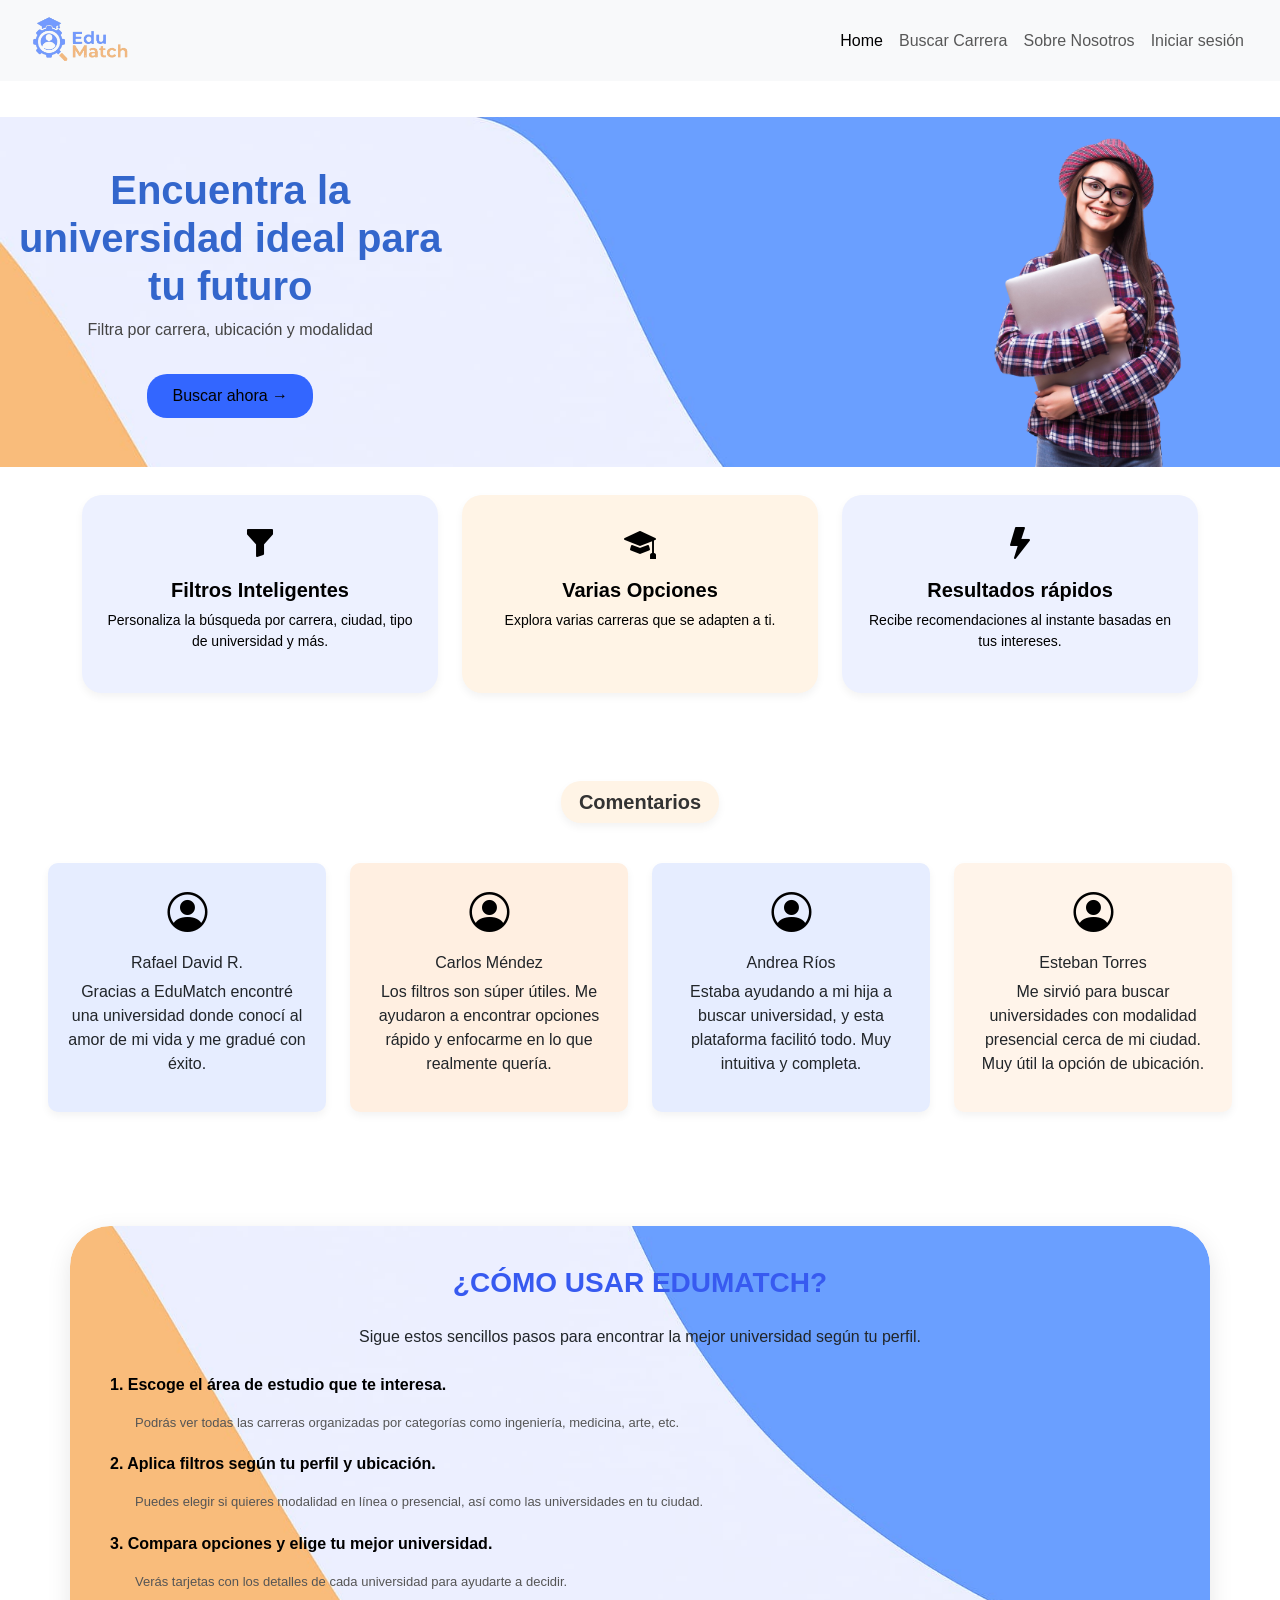
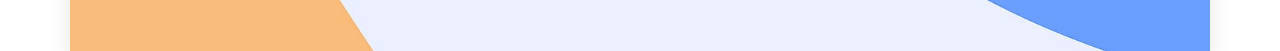
==== index.html @ 985af5d9 "first commit" ====
<!DOCTYPE html>
<html lang="en">
<head>
  <meta charset="UTF-8" />
  <meta name="viewport" content="width=device-width, initial-scale=1.0"/>
  <title>HomePage</title>
  <link rel="stylesheet" href="https://cdn.jsdelivr.net/npm/bootstrap-icons@1.10.5/font/bootstrap-icons.css" />
  <link
    href="https://cdn.jsdelivr.net/npm/bootstrap@5.3.6/dist/css/bootstrap.min.css"
    rel="stylesheet"
    integrity="sha384-4Q6Gf2aSP4eDXB8Miphtr37CMZZQ5oXLH2yaXMJ2w8e2ZtHTl7GptT4jmndRuHDT"
    crossorigin="anonymous"
  />
  <link rel="stylesheet" href="index.css">

</head>

<body>
  <!-- NAV -->
      <!-- NAVBAR CORREGIDO -->
    <nav class="navbar navbar-expand-lg bg-light px-3">
        <div class="container-fluid">
            <a class="navbar-brand" href="index.html">
      <img src="Imagenes/LocgoaColor.png" alt="EduMatch Logo" class="logo-navbar">
    </a>
    <button class="navbar-toggler" type="button" data-bs-toggle="collapse" data-bs-target="#navbarNav">
      <span class="navbar-toggler-icon"></span>
    </button>
    <div class="collapse navbar-collapse" id="navbarNav">
      <ul class="navbar-nav ms-auto">
        <li class="nav-item"><a class="nav-link active" href="index.html">Home</a></li>
        <li class="nav-item"><a class="nav-link" href="categorias/indexcarreras.php">Buscar Carrera</a></li>
        <li class="nav-item"><a class="nav-link" href="#">Sobre Nosotros</a></li>
        <li class="nav-item"><a class="nav-link" href="login.php">Iniciar sesión</a></li>
      </ul>
    </div>
  </div>
</nav>


  <!-- HERO -->
  <section class="container-fluid hero-section mt-3">
    <img src="Imagenes/Fondo.jpg" class="hero-bg-img" alt="Fondo decorativo" />
    <div class="row align-items-center flex-nowrap">
      <div class="col-md-6 px-2 text-center d-flex flex-column align-items-center">
        <h1>Encuentra la universidad ideal para tu futuro</h1>
        <p>Filtra por carrera, ubicación y modalidad</p>
        <button class="btn btn-buscar mt-3">Buscar ahora →</button>
      </div>
      <div class="col-md-6 text-center">
        <img src="Imagenes/estudianteJoven.png" class="img-fluid hero-img" alt="Estudiante feliz" />
      </div>
    </div>
  </section>

  <!-- BENEFICIOS -->
  <div class="container mt-5">
    <div class="row row-cols-1 row-cols-md-3 g-4 text-center">
      <div class="col">
        <div class="benefit-card h-100">
          <i class="bi bi-funnel-fill"></i>
          <h5>Filtros Inteligentes</h5>
          <p>Personaliza la búsqueda por carrera, ciudad, tipo de universidad y más.</p>
        </div>
      </div>
      <div class="col">
        <div class="benefit-card h-100 middle-card">
          <i class="bi bi-mortarboard-fill"></i>
          <h5>Varias Opciones</h5>
          <p>Explora varias carreras que se adapten a ti.</p>
        </div>
      </div>
      <div class="col">
        <div class="benefit-card h-100">
          <i class="bi bi-lightning-fill"></i>
          <h5>Resultados rápidos</h5>
          <p>Recibe recomendaciones al instante basadas en tus intereses.</p>
        </div>
      </div>
    </div>
  </div>

  <!-- COMENTARIOS -->
  <div class="text-center mt-5">
    <div class="comment-title-box">Comentarios</div>
  </div>
  <div class="row text-center px-5">
    <div class="col-md-3 mb-4">
      <div class="comment-card" style="background-color: #E6EDFF;">
        <i class="bi bi-person-circle user-icon"></i>
        <h6>Rafael David R.</h6>
        <p>Gracias a EduMatch encontré una universidad donde conocí al amor de mi vida y me gradué con éxito.</p>
      </div>
    </div>
    <div class="col-md-3 mb-4">
      <div class="comment-card" style="background-color: #FFEFE1;">
        <i class="bi bi-person-circle user-icon"></i>
        <h6>Carlos Méndez</h6>
        <p>Los filtros son súper útiles. Me ayudaron a encontrar opciones rápido y enfocarme en lo que realmente quería.</p>
      </div>
    </div>
    <div class="col-md-3 mb-4">
      <div class="comment-card" style="background-color: #E6EDFF;">
        <i class="bi bi-person-circle user-icon"></i>
        <h6>Andrea Ríos</h6>
        <p>Estaba ayudando a mi hija a buscar universidad, y esta plataforma facilitó todo. Muy intuitiva y completa.</p>
      </div>
    </div>
    <div class="col-md-3 mb-4">
      <div class="comment-card" style="background-color: #FFF4EA;">
        <i class="bi bi-person-circle user-icon"></i>
        <h6>Esteban Torres</h6>
        <p>Me sirvió para buscar universidades con modalidad presencial cerca de mi ciudad. Muy útil la opción de ubicación.</p>
      </div>
    </div>
  </div>

  <!-- PASOS -->
  <div class="container steps-section position-relative">
    <img src="Imagenes/Fondo.jpg" class="position-absolute top-0 start-0 w-100 h-100" alt="Fondo pasos" style="border-top-left-radius: 40px; border-top-right-radius: 40px; object-fit: cover;" />
    <div class="position-relative" style="z-index: 1;">
      <h3>¿CÓMO USAR EDUMATCH?</h3>
      <p class="text-center mb-4">Sigue estos sencillos pasos para encontrar la mejor universidad según tu perfil.</p>

      <div class="step-item">
        <p><strong>1. Escoge el área de estudio que te interesa.</strong></p>
        <p class="step-description">Podrás ver todas las carreras organizadas por categorías como ingeniería, medicina, arte, etc.</p>
      </div>
      <div class="step-item">
        <p><strong>2. Aplica filtros según tu perfil y ubicación.</strong></p>
        <p class="step-description">Puedes elegir si quieres modalidad en línea o presencial, así como las universidades en tu ciudad.</p>
      </div>
      <div class="step-item">
        <p><strong>3. Compara opciones y elige tu mejor universidad.</strong></p>
        <p class="step-description">Verás tarjetas con los detalles de cada universidad para ayudarte a decidir.</p>
      </div>
    </div>
  </div>

  <script src="https://cdn.jsdelivr.net/npm/bootstrap@5.3.6/dist/js/bootstrap.bundle.min.js"></script>
  <script>
    window.addEventListener("load", () => {
      document.querySelector(".steps-section").classList.add("appear");
      document.querySelector(".hero-section").classList.add("appear");
      document.querySelectorAll(".benefit-card").forEach(card => card.classList.add("appear"));
    });
  </script>
</body>
</html>
---- index.css ----
.logo-navbar {
  height: 55px;
  object-fit: contain;
}
    
    body {
      margin: 0;
      font-family: 'Segoe UI', Tahoma, Geneva, Verdana, sans-serif;
      padding: 0;
    }

    .hero-section {
      
      position: relative;
      background-color: #e6f0ff;
      background-repeat: no-repeat;
      background-size: cover;
      background-position: center;
      overflow: hidden;
      padding: 20px 20px;
      min-height: 350px;
      display: flex;
      align-items: center;
      opacity: 1;
      transform: translateY(20px);
      transition: opacity 0.8s ease, transform 0.8s ease;
    }

    .benefit-card.appear {
      opacity: 1;
      transform: translateY(0);
    }

    .section-title {
      color: #6f42c1;
      font-weight: bold;
      margin-bottom: 40px;
    }

    .hero-section h1 {
      color: #3366cc;
      font-weight: bold;
      z-index: 2;
      position: relative;
    }

    .hero-bg-img {
      position: absolute;
      top: 0;
      left: 0;
      width: 100%;
      height: auto;
      object-fit: cover;
      image-rendering: auto;
      z-index: 0;
    }

    .wave-bottom {
      position: absolute;
      bottom: 0;
      left: 0;
      width: 100%;
      z-index: 1;
      line-height: 0;
    }

    .hero-img {
      position: absolute;
      bottom: 0;
      height: 380px;
      z-index: 2;
      right: 60px;
    }

    .hero-section p {
      color: #444;
      z-index: 2;
      position: relative;
    }

    .btn-buscar {
      background-color: #3366ff;
      color: black;
      padding: 10px 25px;
      border-radius: 20px;
      border: none;
      z-index: 2;
      position: relative;
    }

    .benefit-card {
      background-color: #edf1ff;
      color: black;
      border-radius: 20px;
      padding: 25px;
      text-align: center;
      height: 100%;
      box-shadow: 0 4px 8px rgba(0,0,0,0.05);
      opacity: 0;
      transform: translateY(20px);
      transition: opacity 0.8s ease, transform 0.8s ease;
    }

    .benefit-card.appear {
      opacity: 1;
      transform: translateY(0);
    }

    .benefit-card i {
      font-size: 2rem;
      font-weight: bold;
      color: black;
    }

    .benefit-card h5 {
      font-weight: bold;
      margin-top: 10px;
    }

    .benefit-card p {
      font-size: 14px;
    }

    .middle-card {
      background-color: #fff4e6;
      color: black;
    }

    .comment-title-box {
      background-color: #fff4e6;
      padding: 6px 18px;
      border-radius: 20px;
      font-size: 20px;
      font-weight: 600;
      color: #333;
      box-shadow: 0 4px 8px rgba(0, 0, 0, 0.05);
      display: inline-block;
      margin-top: 40px;
      margin-bottom: 40px;
    }

    .comment-title {
      font-size: 32px;
      font-weight: 700;
      color: #333;
      text-align: center;
      margin-top: 50px;
      margin-bottom: 30px;
      position: relative;
      display: inline-block;
    }

    .comment-title::after {
      content: '';
      display: block;
      width: 60px;
      height: 4px;
      background-color: #3366cc;
      margin: 10px auto 0;
      border-radius: 2px;
    }

    .comment-card {
      display: flex;
      flex-direction: column;
      align-items: center;
      justify-content: flex-start;
      text-align: center;
      padding: 20px;
      height: 100%;
      background-color: black;
      border-radius: 10px;
      box-shadow: 0 4px 8px rgba(0,0,0,0.05);
      transition: all 0.3s ease;
    }

    .comment-card:hover {
      background-color: #eef3ff;
      transform: translateY(-5px);
    }

    .user-icon {
      font-size: 40px;
      color: black;
      margin-bottom: 10px;
    }

    .steps-section {
      background-size: cover;
      background-position: center;
      background-repeat: no-repeat;
      background-color: #f5f6fa;
      border-top-left-radius: 40px;
      border-top-right-radius: 40px;
      padding: 40px;
      margin-top: 90px;
      position: relative;
      z-index: 0;
      overflow: hidden;
      box-shadow: 0 8px 24px rgba(0, 0, 0, 0.1);
      opacity: 0;
      transform: translateY(20px);
      transition: opacity 0.8s ease, transform 0.8s ease;
    }

    .steps-section.appear {
      opacity: 1;
      transform: translateY(0);
    }

    .steps-section h3 {
      color: #375af0;
      font-weight: bold;
      margin-bottom: 25px;
      text-align: center;
    }

    .step-item {
      margin-bottom: 20px;
    }

    .step-item strong {
      font-weight: bold;
      color: black;
    }

    .step-description {
      margin-left: 25px;
      font-size: 13px;
      color: #555;
    }

    @media (max-width: 768px) {
      .hero-section {
        padding: 30px 15px;
        flex-direction: row;
        flex-wrap: wrap;
        justify-content: center;
        gap: 20px;
        min-height: 150px;
      }

      .hero-img {
        position: absolute;
        bottom: 0;
        height: 220px;
        max-width: 100%;
        left: 50%;
        transform: translateX(50%);
      }

      .hero-section h1 {
        font-size: 20px;
        text-align: center;
      }

      .hero-section p {
        font-size: 14px;
        text-align: center;
      }

      .btn-buscar {
        font-size: 14px;
        padding: 8px 20px;
        margin-top: 10px;
      }
    }
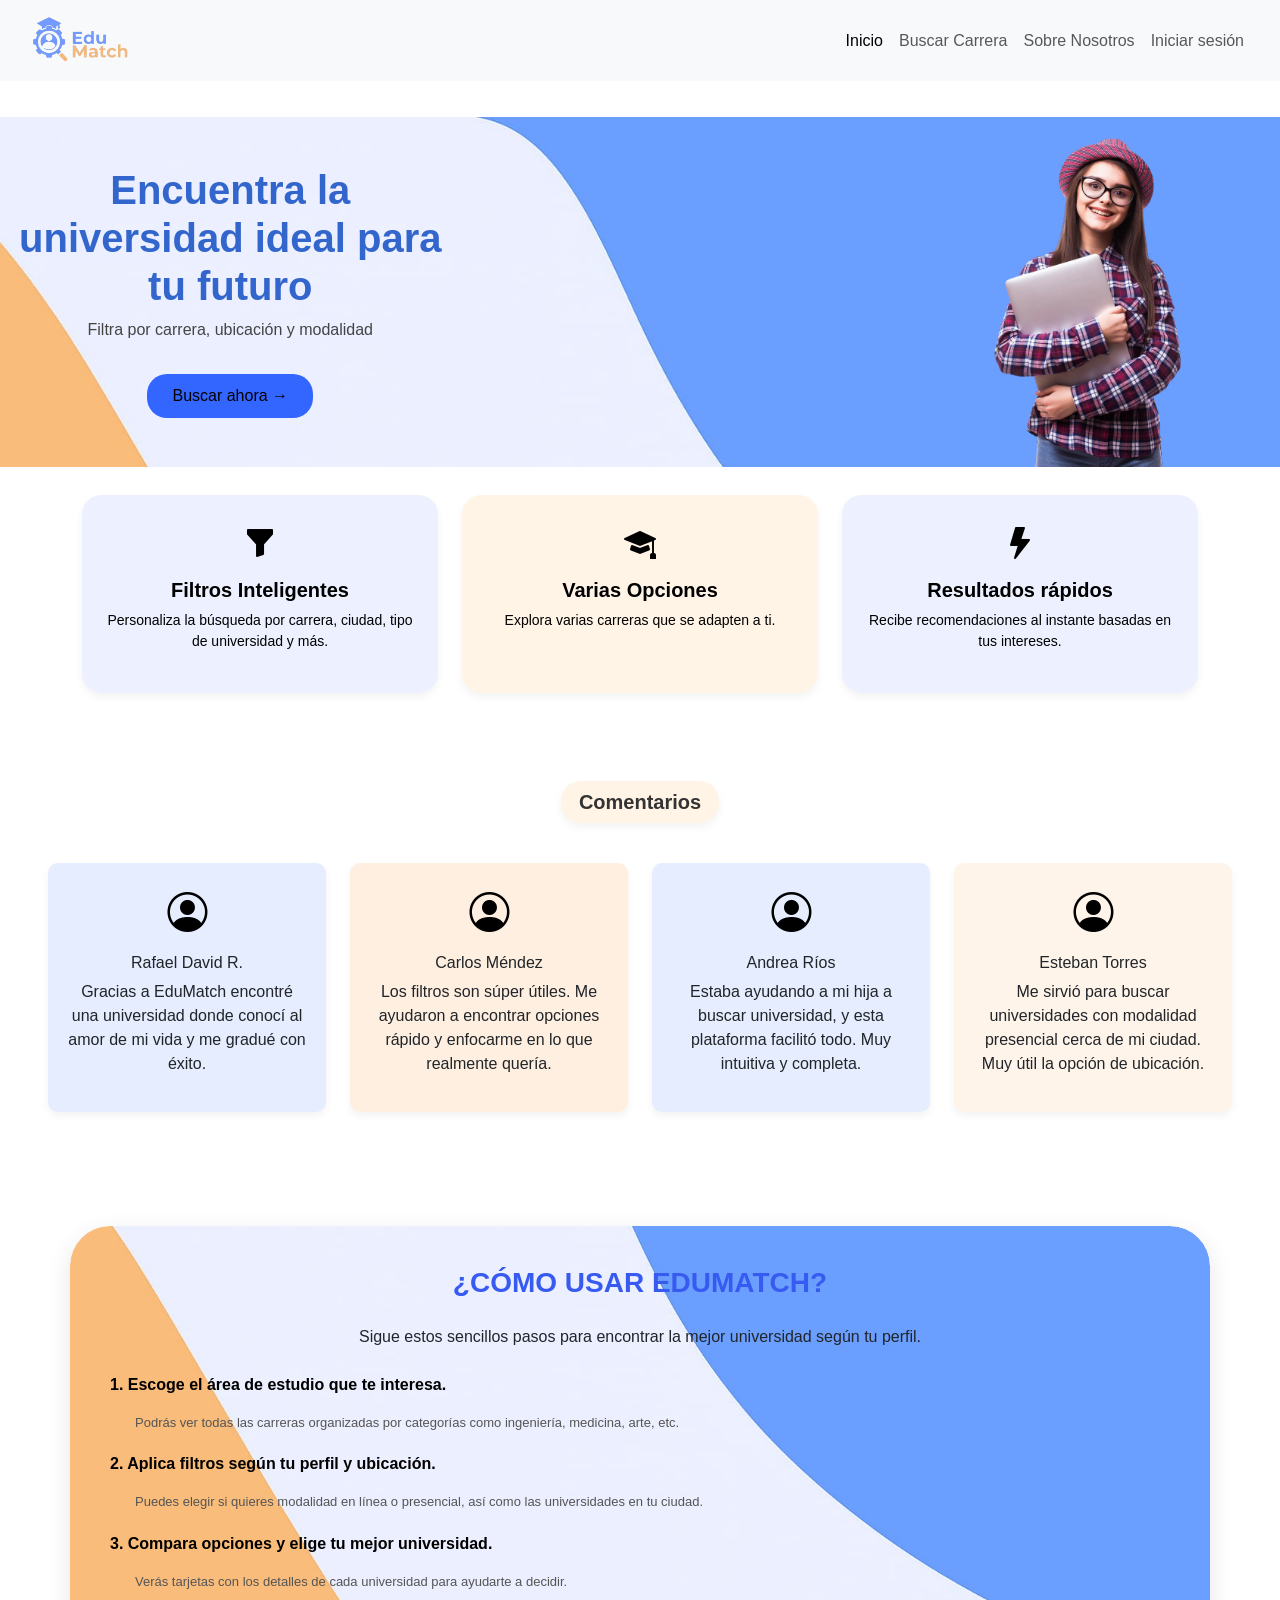
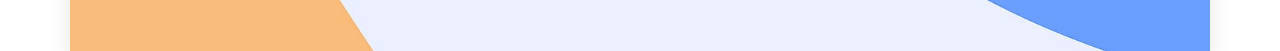
==== commit 298b4f2b: "HTML, linea 31 cambio de Home a Inicio" ====
--- a/index.html
+++ b/index.html
@@ -28,7 +28,7 @@
     </button>
     <div class="collapse navbar-collapse" id="navbarNav">
       <ul class="navbar-nav ms-auto">
-        <li class="nav-item"><a class="nav-link active" href="index.html">Home</a></li>
+        <li class="nav-item"><a class="nav-link active" href="index.html">Inicio</a></li>
         <li class="nav-item"><a class="nav-link" href="categorias/indexcarreras.php">Buscar Carrera</a></li>
         <li class="nav-item"><a class="nav-link" href="#">Sobre Nosotros</a></li>
         <li class="nav-item"><a class="nav-link" href="login.php">Iniciar sesión</a></li>
--- a/index.css
+++ b/index.css
@@ -32,7 +32,7 @@
     }
 
     .section-title {
-      color: #6f42c1;
+      color: #2617aa;
       font-weight: bold;
       margin-bottom: 40px;
     }
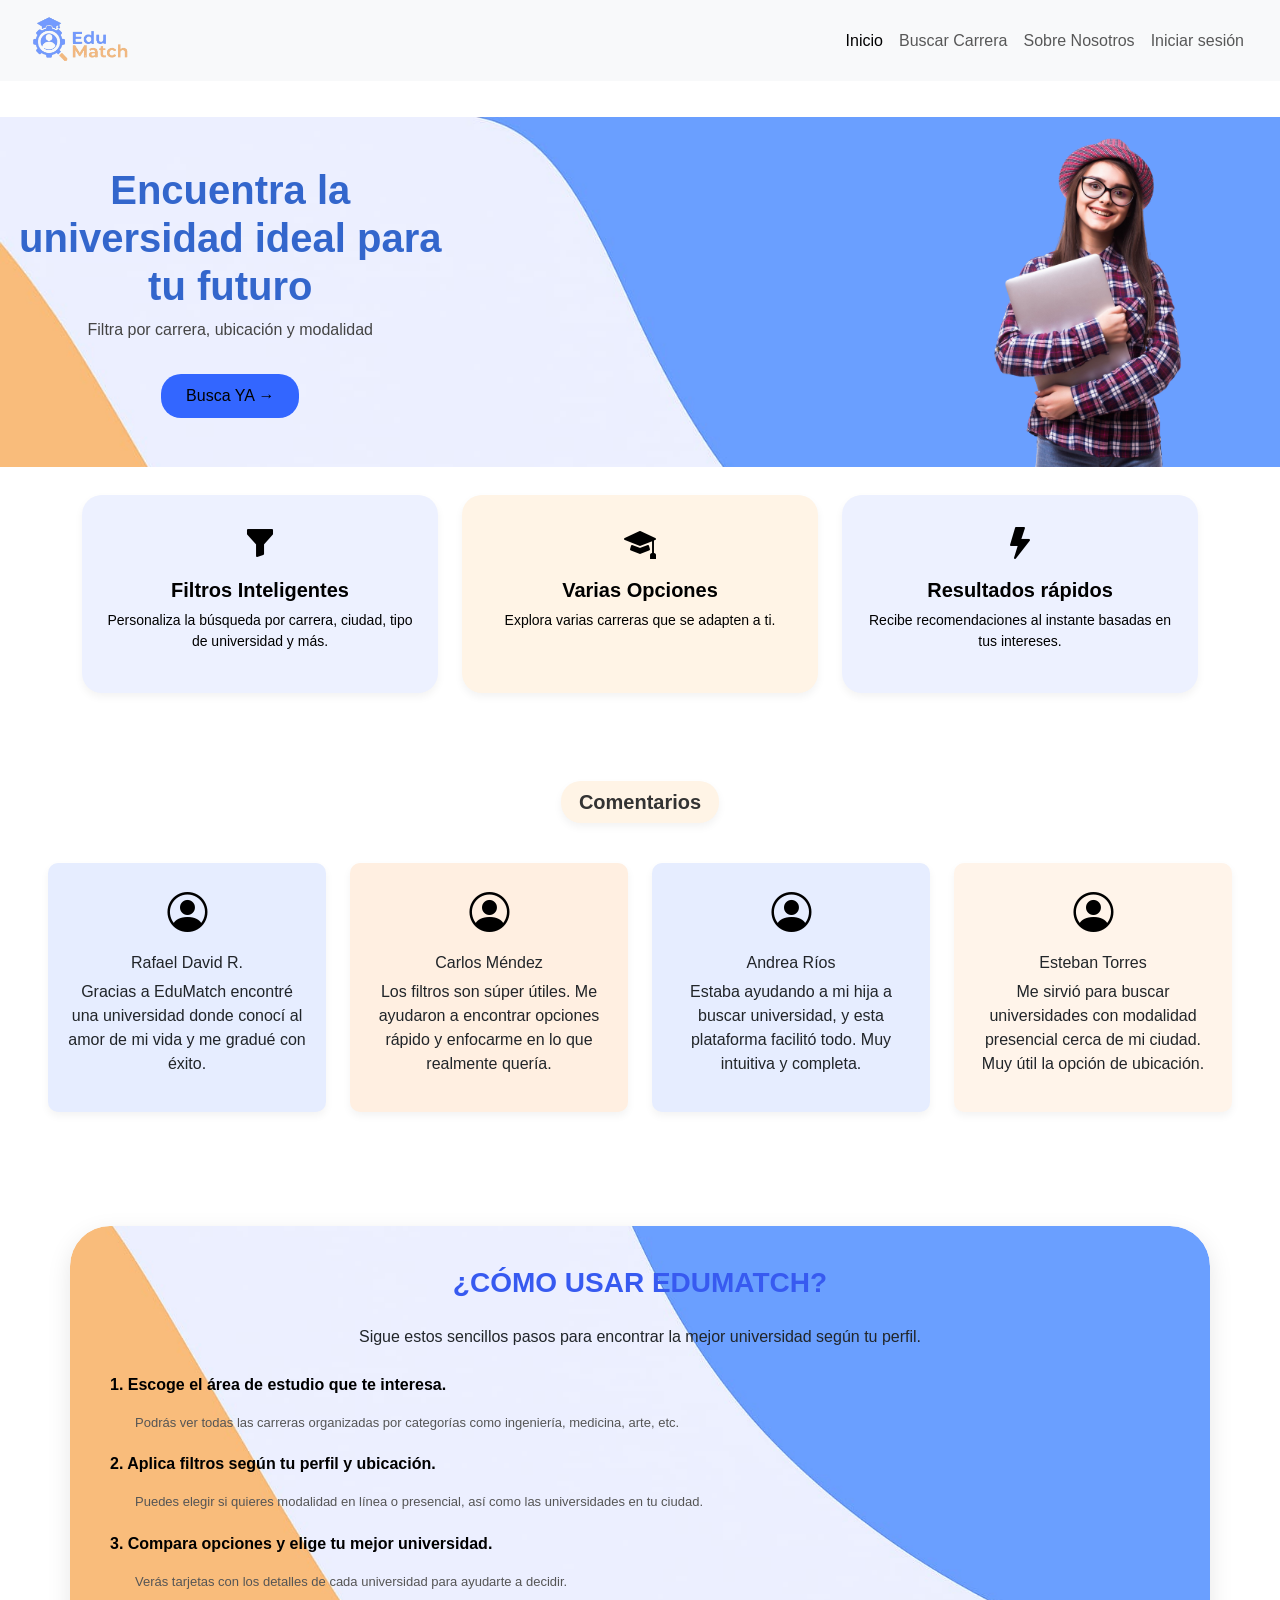
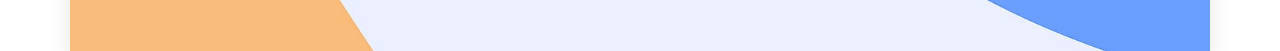
==== commit 1324490a: "Cambio en la homepage en el boton del Hero en la linea del codigo 48" ====
--- a/index.html
+++ b/index.html
@@ -45,7 +45,7 @@
       <div class="col-md-6 px-2 text-center d-flex flex-column align-items-center">
         <h1>Encuentra la universidad ideal para tu futuro</h1>
         <p>Filtra por carrera, ubicación y modalidad</p>
-        <button class="btn btn-buscar mt-3">Buscar ahora →</button>
+        <button class="btn btn-buscar mt-3">Busca YA →</button>
       </div>
       <div class="col-md-6 text-center">
         <img src="Imagenes/estudianteJoven.png" class="img-fluid hero-img" alt="Estudiante feliz" />
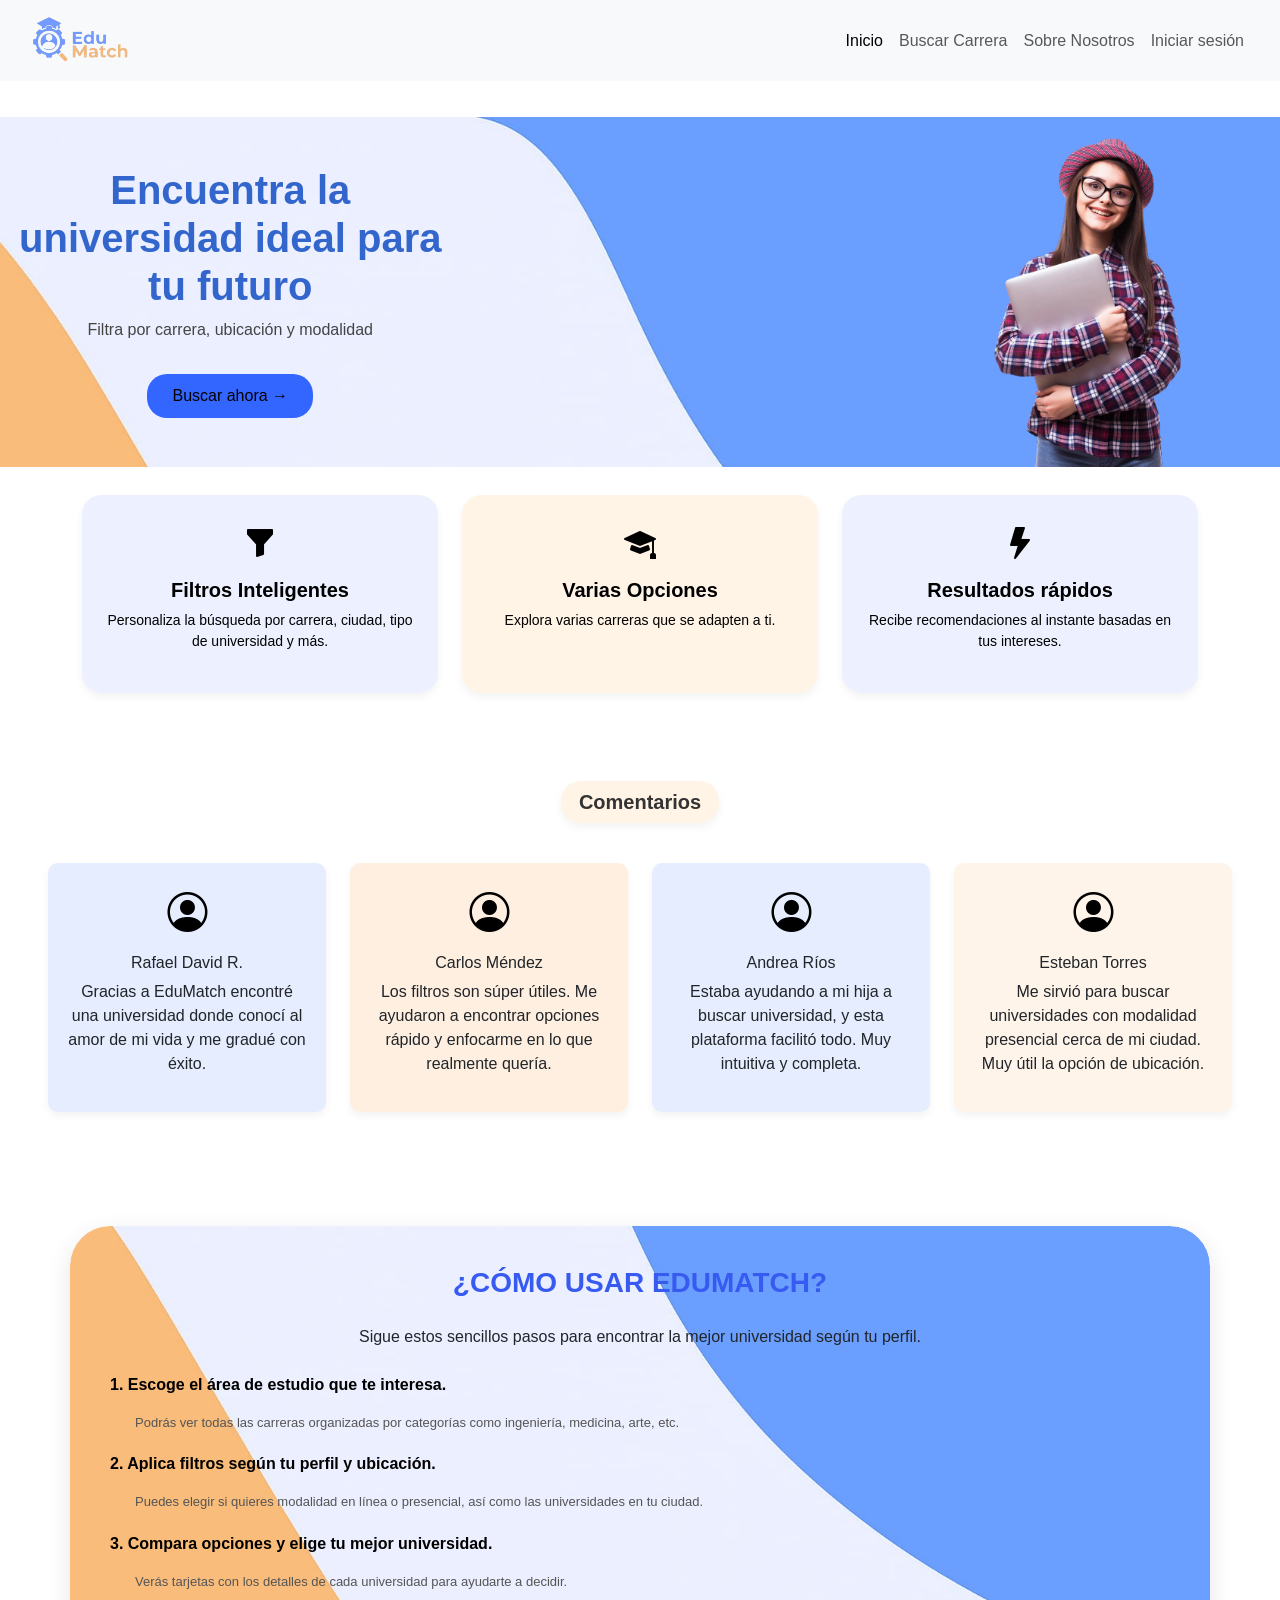
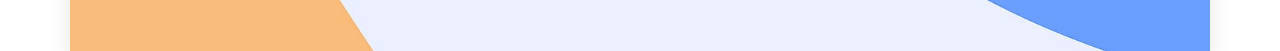
==== commit 30e6dfe8: "En index.html en linea 6 , se cambio en nombre a Página de inicio" ====
--- a/index.html
+++ b/index.html
@@ -3,7 +3,7 @@
 <head>
   <meta charset="UTF-8" />
   <meta name="viewport" content="width=device-width, initial-scale=1.0"/>
-  <title>HomePage</title>
+  <title>Página de inicio</title>
   <link rel="stylesheet" href="https://cdn.jsdelivr.net/npm/bootstrap-icons@1.10.5/font/bootstrap-icons.css" />
   <link
     href="https://cdn.jsdelivr.net/npm/bootstrap@5.3.6/dist/css/bootstrap.min.css"
@@ -45,7 +45,7 @@
       <div class="col-md-6 px-2 text-center d-flex flex-column align-items-center">
         <h1>Encuentra la universidad ideal para tu futuro</h1>
         <p>Filtra por carrera, ubicación y modalidad</p>
-        <button class="btn btn-buscar mt-3">Busca YA →</button>
+        <button class="btn btn-buscar mt-3">Buscar ahora →</button>
       </div>
       <div class="col-md-6 text-center">
         <img src="Imagenes/estudianteJoven.png" class="img-fluid hero-img" alt="Estudiante feliz" />
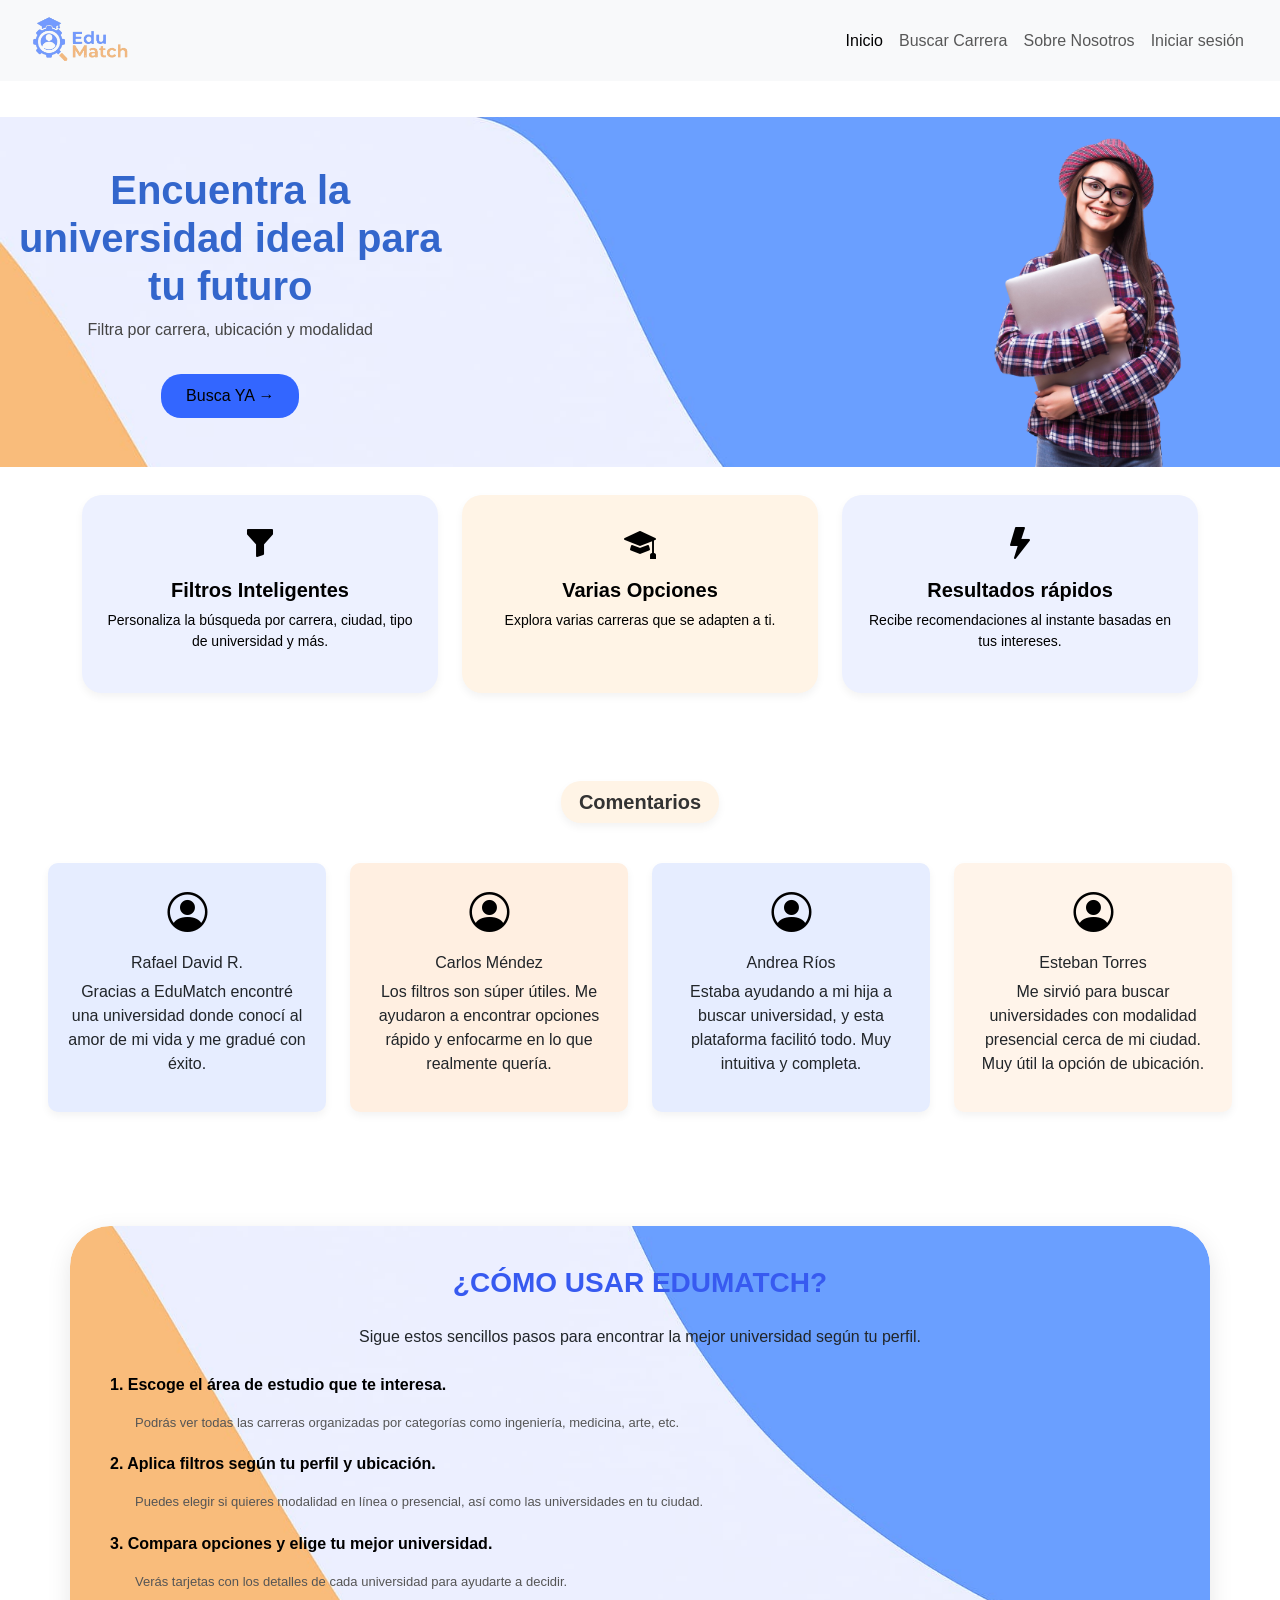
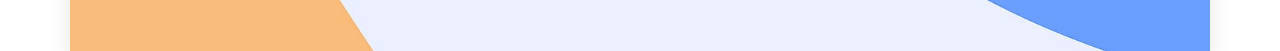
==== commit 7fb5e9e5: "se cambio en index.html en la linea 6 , a Página de inicio" ====
--- a/index.html
+++ b/index.html
@@ -45,7 +45,7 @@
       <div class="col-md-6 px-2 text-center d-flex flex-column align-items-center">
         <h1>Encuentra la universidad ideal para tu futuro</h1>
         <p>Filtra por carrera, ubicación y modalidad</p>
-        <button class="btn btn-buscar mt-3">Buscar ahora →</button>
+        <button class="btn btn-buscar mt-3">Busca YA →</button>
       </div>
       <div class="col-md-6 text-center">
         <img src="Imagenes/estudianteJoven.png" class="img-fluid hero-img" alt="Estudiante feliz" />
--- a/index.css
+++ b/index.css
@@ -5,7 +5,7 @@
     
     body {
       margin: 0;
-      font-family: 'Segoe UI', Tahoma, Geneva, Verdana, sans-serif;
+      font-family: arial, sans-serif;
       padding: 0;
     }
 
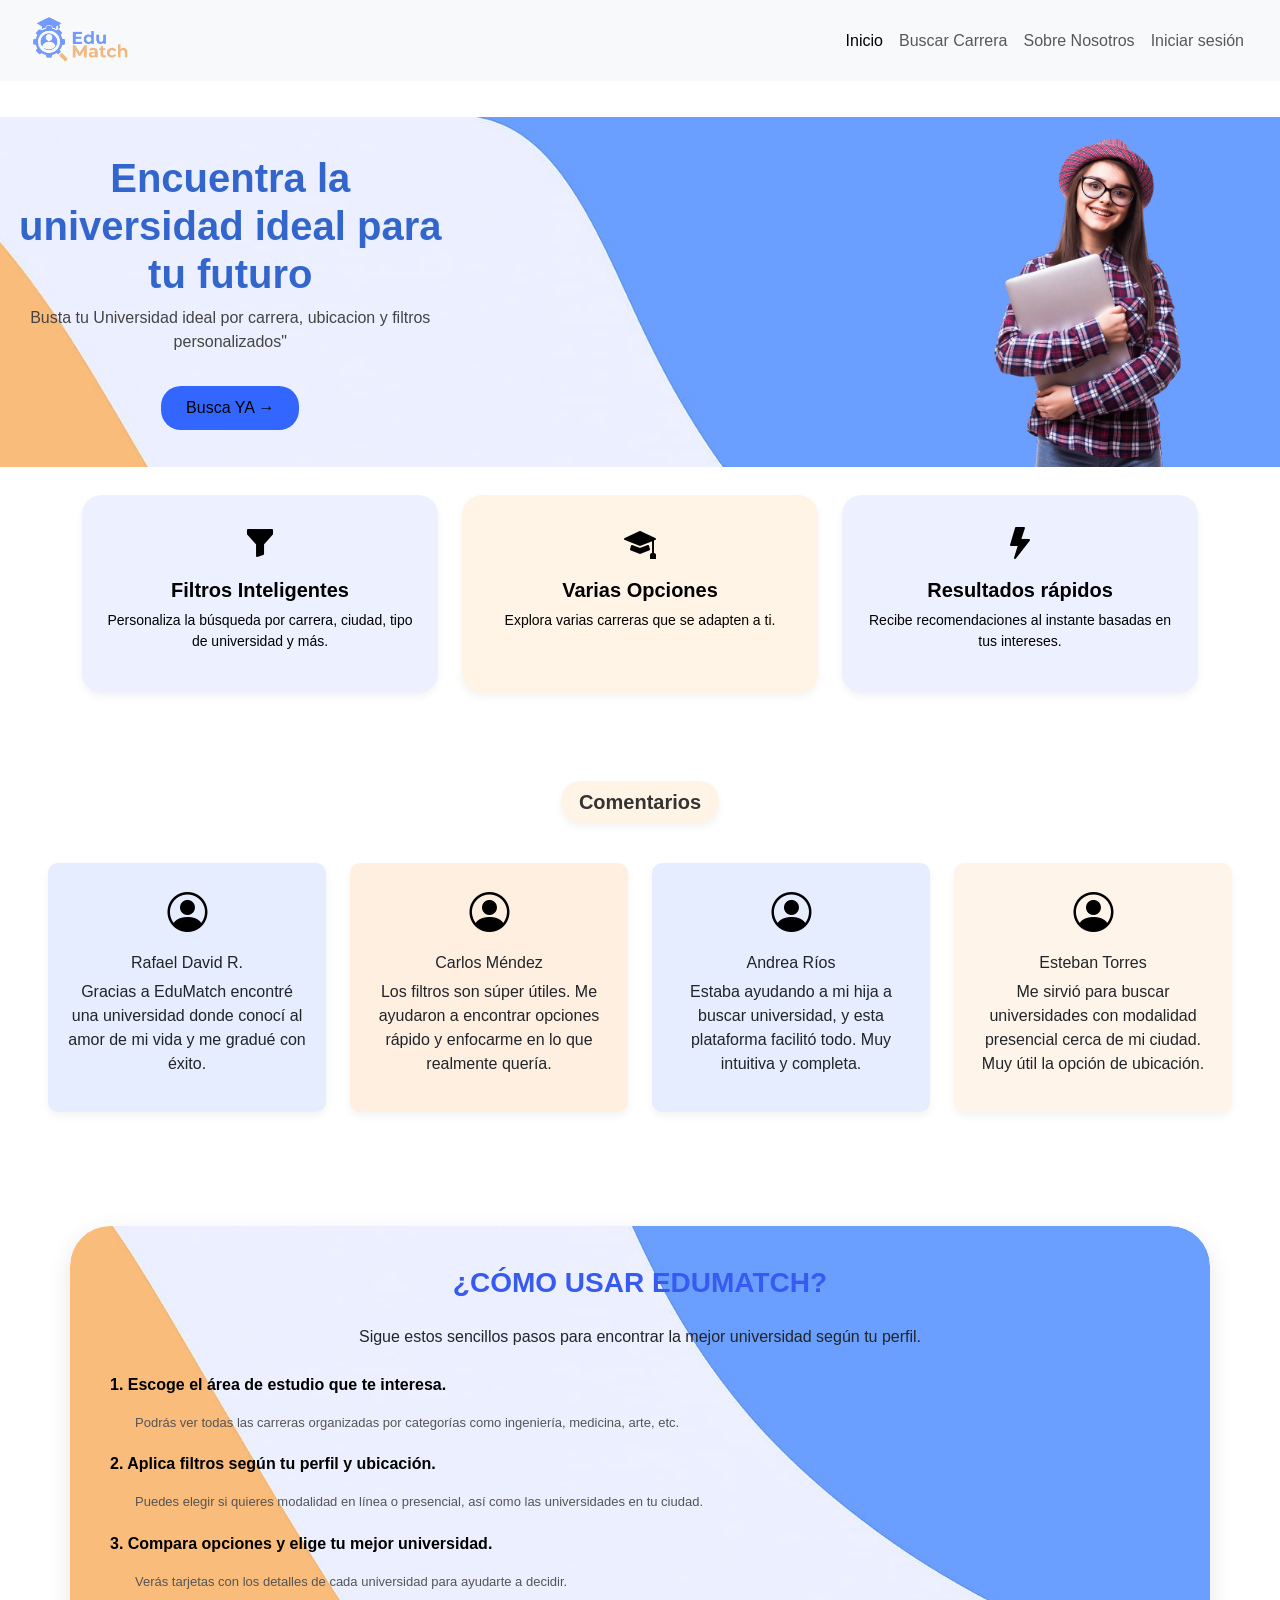
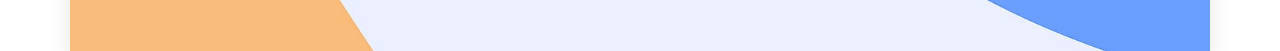
==== commit d374988a: "Cambio en el subtitulo publicitario del Hero, linea 47" ====
--- a/index.html
+++ b/index.html
@@ -44,7 +44,7 @@
     <div class="row align-items-center flex-nowrap">
       <div class="col-md-6 px-2 text-center d-flex flex-column align-items-center">
         <h1>Encuentra la universidad ideal para tu futuro</h1>
-        <p>Filtra por carrera, ubicación y modalidad</p>
+        <p>Busta tu Universidad ideal por carrera, ubicacion y filtros personalizados"</p>
         <button class="btn btn-buscar mt-3">Busca YA →</button>
       </div>
       <div class="col-md-6 text-center">
